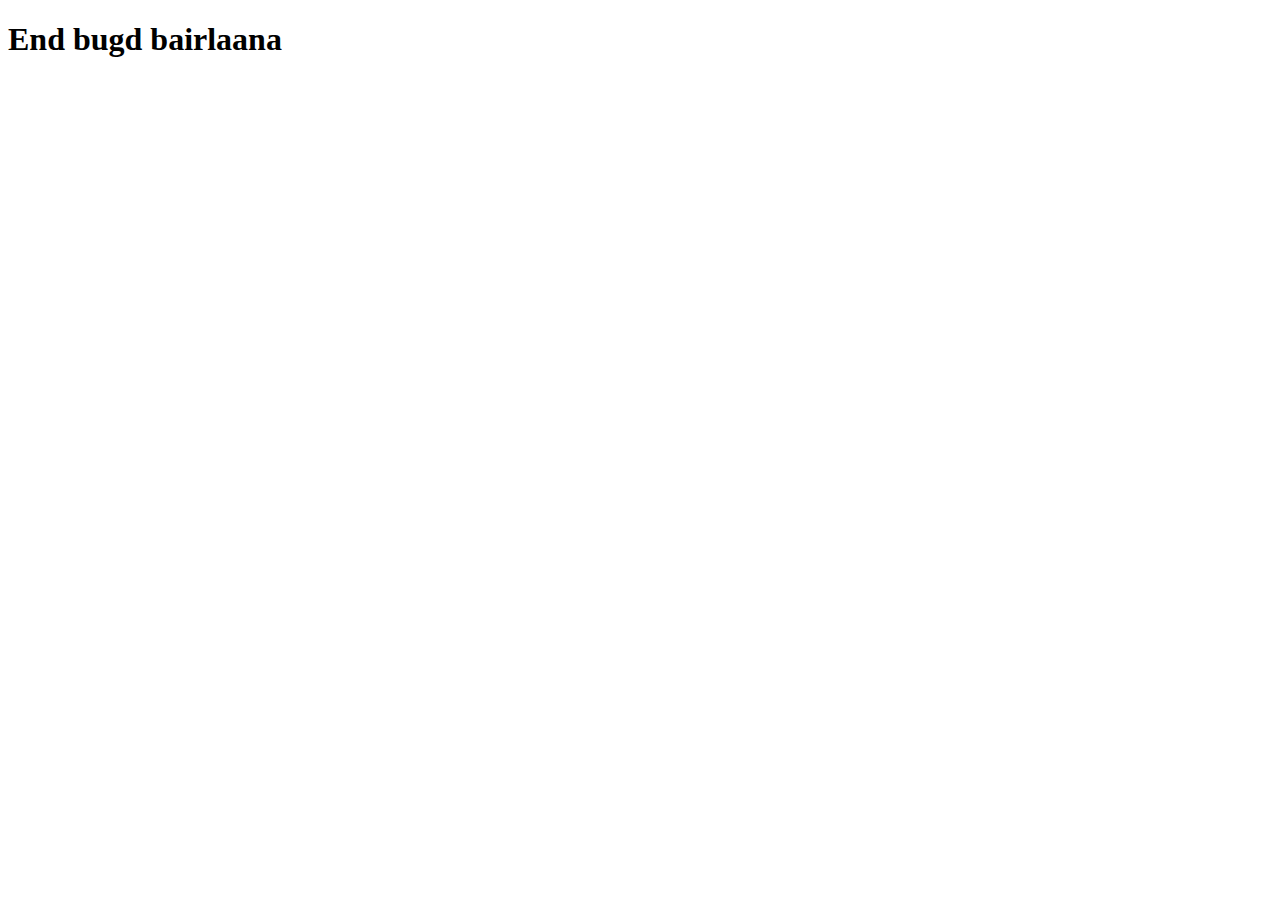
==== huuhed.html @ 2717ed6e "Ehnii nuur" ====
<!DOCTYPE html>
<html lang="en">
  <head>
    <!-- Required meta tags -->
    <meta charset="utf-8" />
    <meta
      name="viewport"
      content="width=device-width, initial-scale=1, shrink-to-fit=no"
    />

    <!-- Bootstrap CSS -->
    <link
      rel="stylesheet"
      href="https://stackpath.bootstrapcdn.com/bootstrap/4.5.0/css/bootstrap.min.css"
      integrity="sha384-9aIt2nRpC12Uk9gS9baDl411NQApFmC26EwAOH8WgZl5MYYxFfc+NcPb1dKGj7Sk"
      crossorigin="anonymous"
    />

    <title>Хүүхэд</title>
  </head>
  <body>
    <h1>End bugd bairlaana</h1>
    <!-- Optional JavaScript -->
    <!-- jQuery first, then Popper.js, then Bootstrap JS -->
    <script
      src="https://code.jquery.com/jquery-3.5.1.slim.min.js"
      integrity="sha384-DfXdz2htPH0lsSSs5nCTpuj/zy4C+OGpamoFVy38MVBnE+IbbVYUew+OrCXaRkfj"
      crossorigin="anonymous"
    ></script>
    <script
      src="https://cdn.jsdelivr.net/npm/popper.js@1.16.0/dist/umd/popper.min.js"
      integrity="sha384-Q6E9RHvbIyZFJoft+2mJbHaEWldlvI9IOYy5n3zV9zzTtmI3UksdQRVvoxMfooAo"
      crossorigin="anonymous"
    ></script>
    <script
      src="https://stackpath.bootstrapcdn.com/bootstrap/4.5.0/js/bootstrap.min.js"
      integrity="sha384-OgVRvuATP1z7JjHLkuOU7Xw704+h835Lr+6QL9UvYjZE3Ipu6Tp75j7Bh/kR0JKI"
      crossorigin="anonymous"
    ></script>
  </body>
</html>
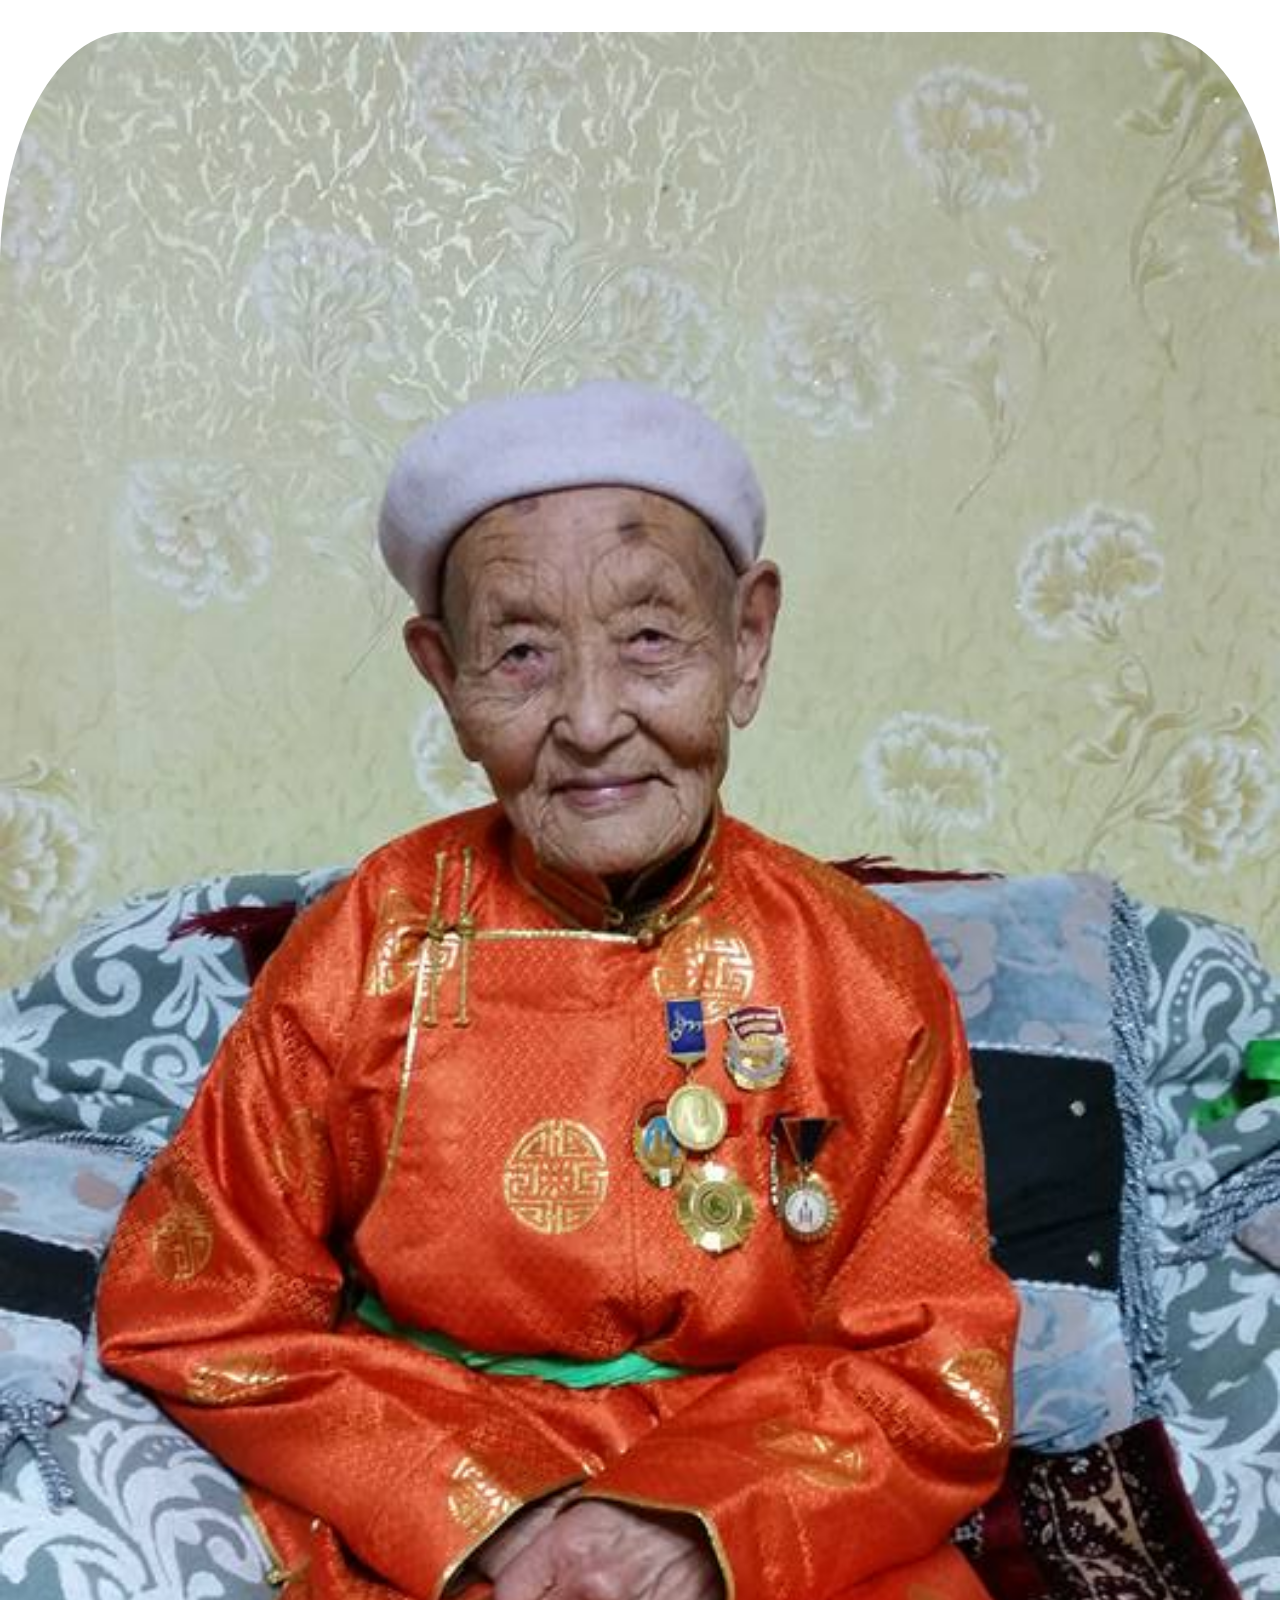
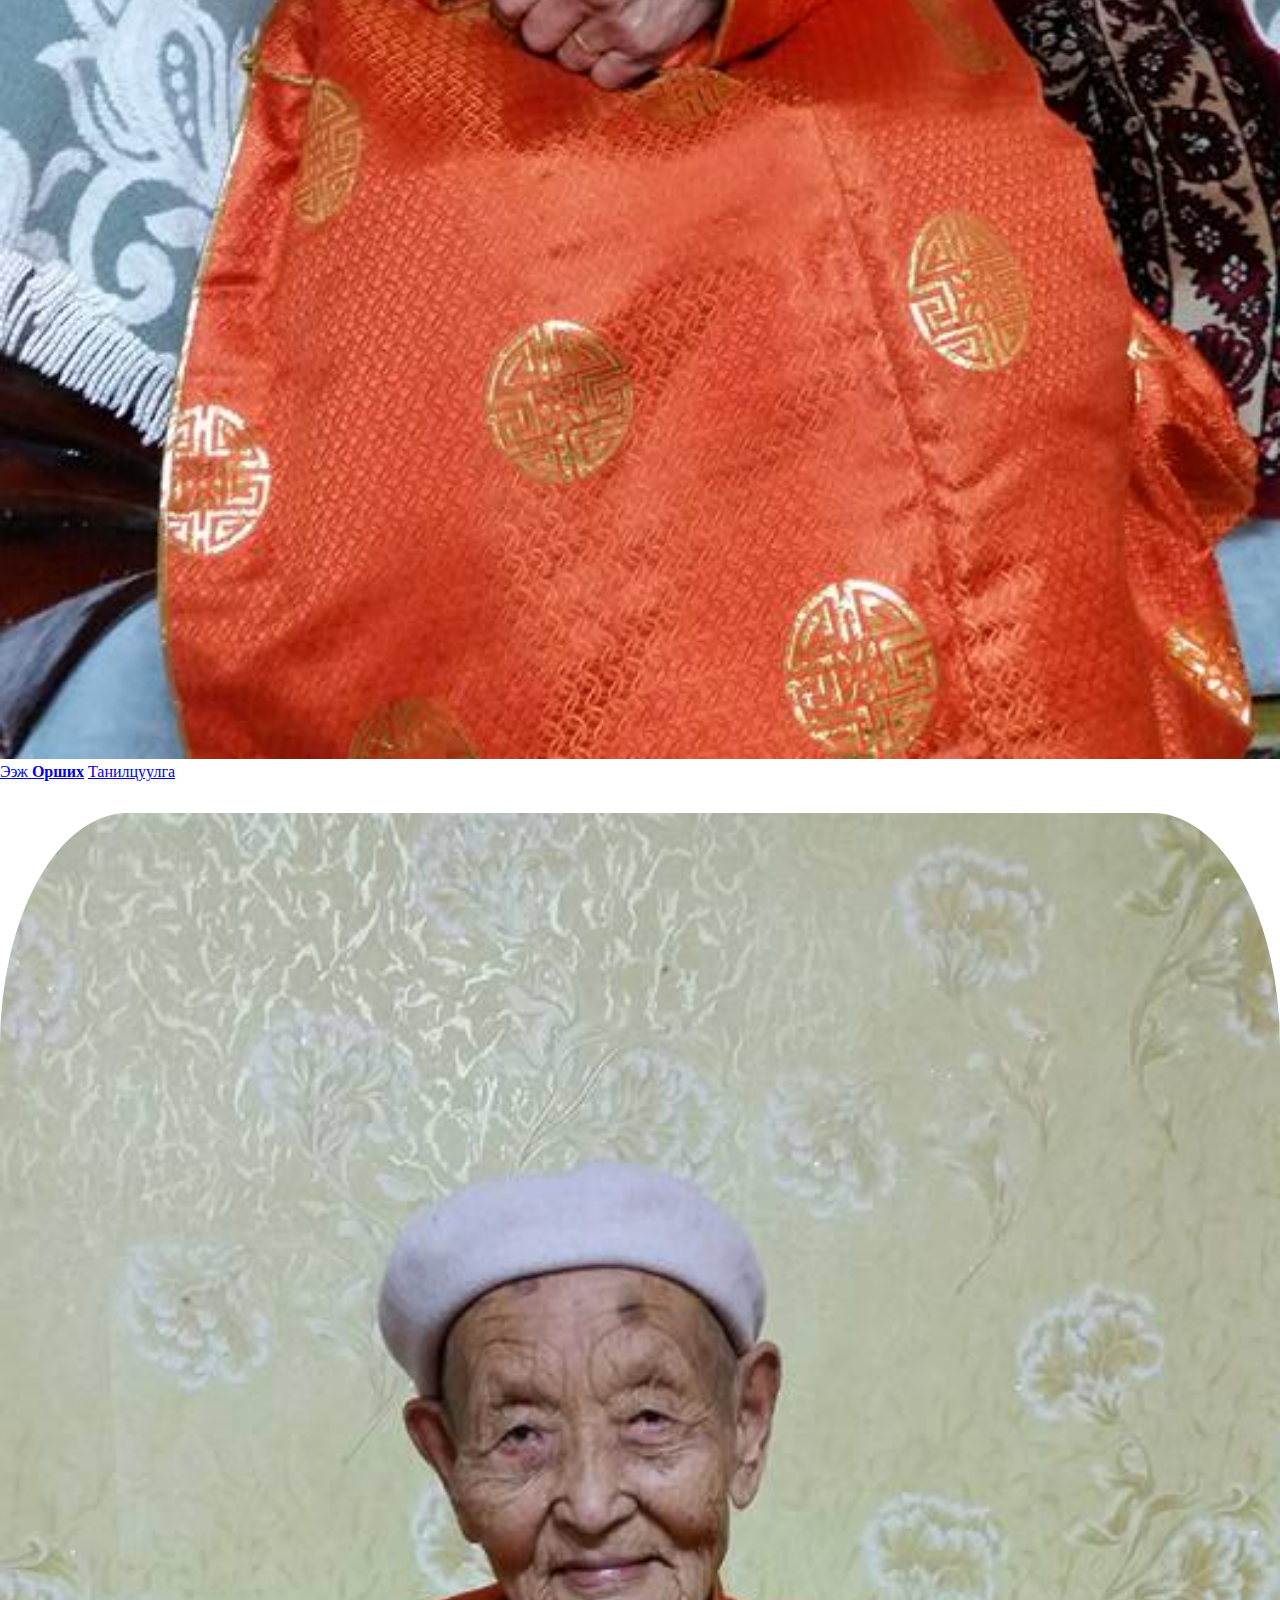
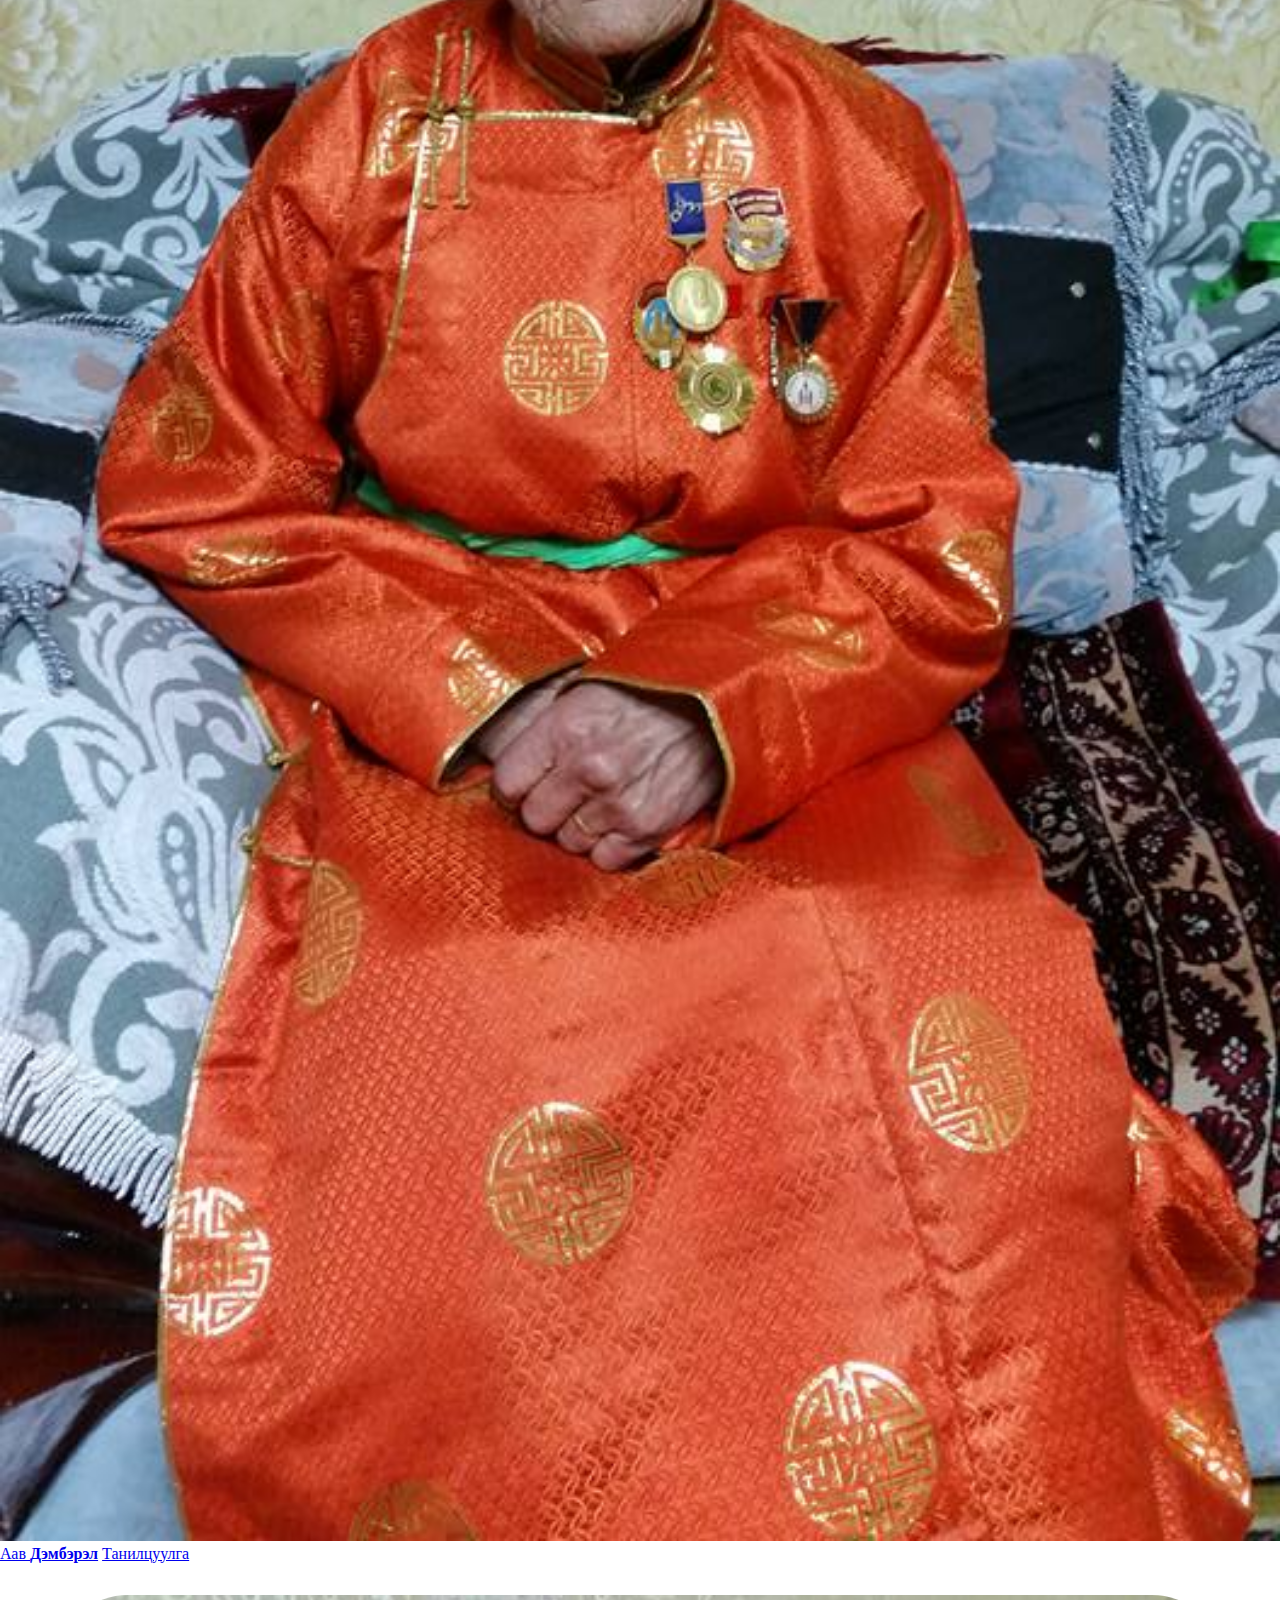
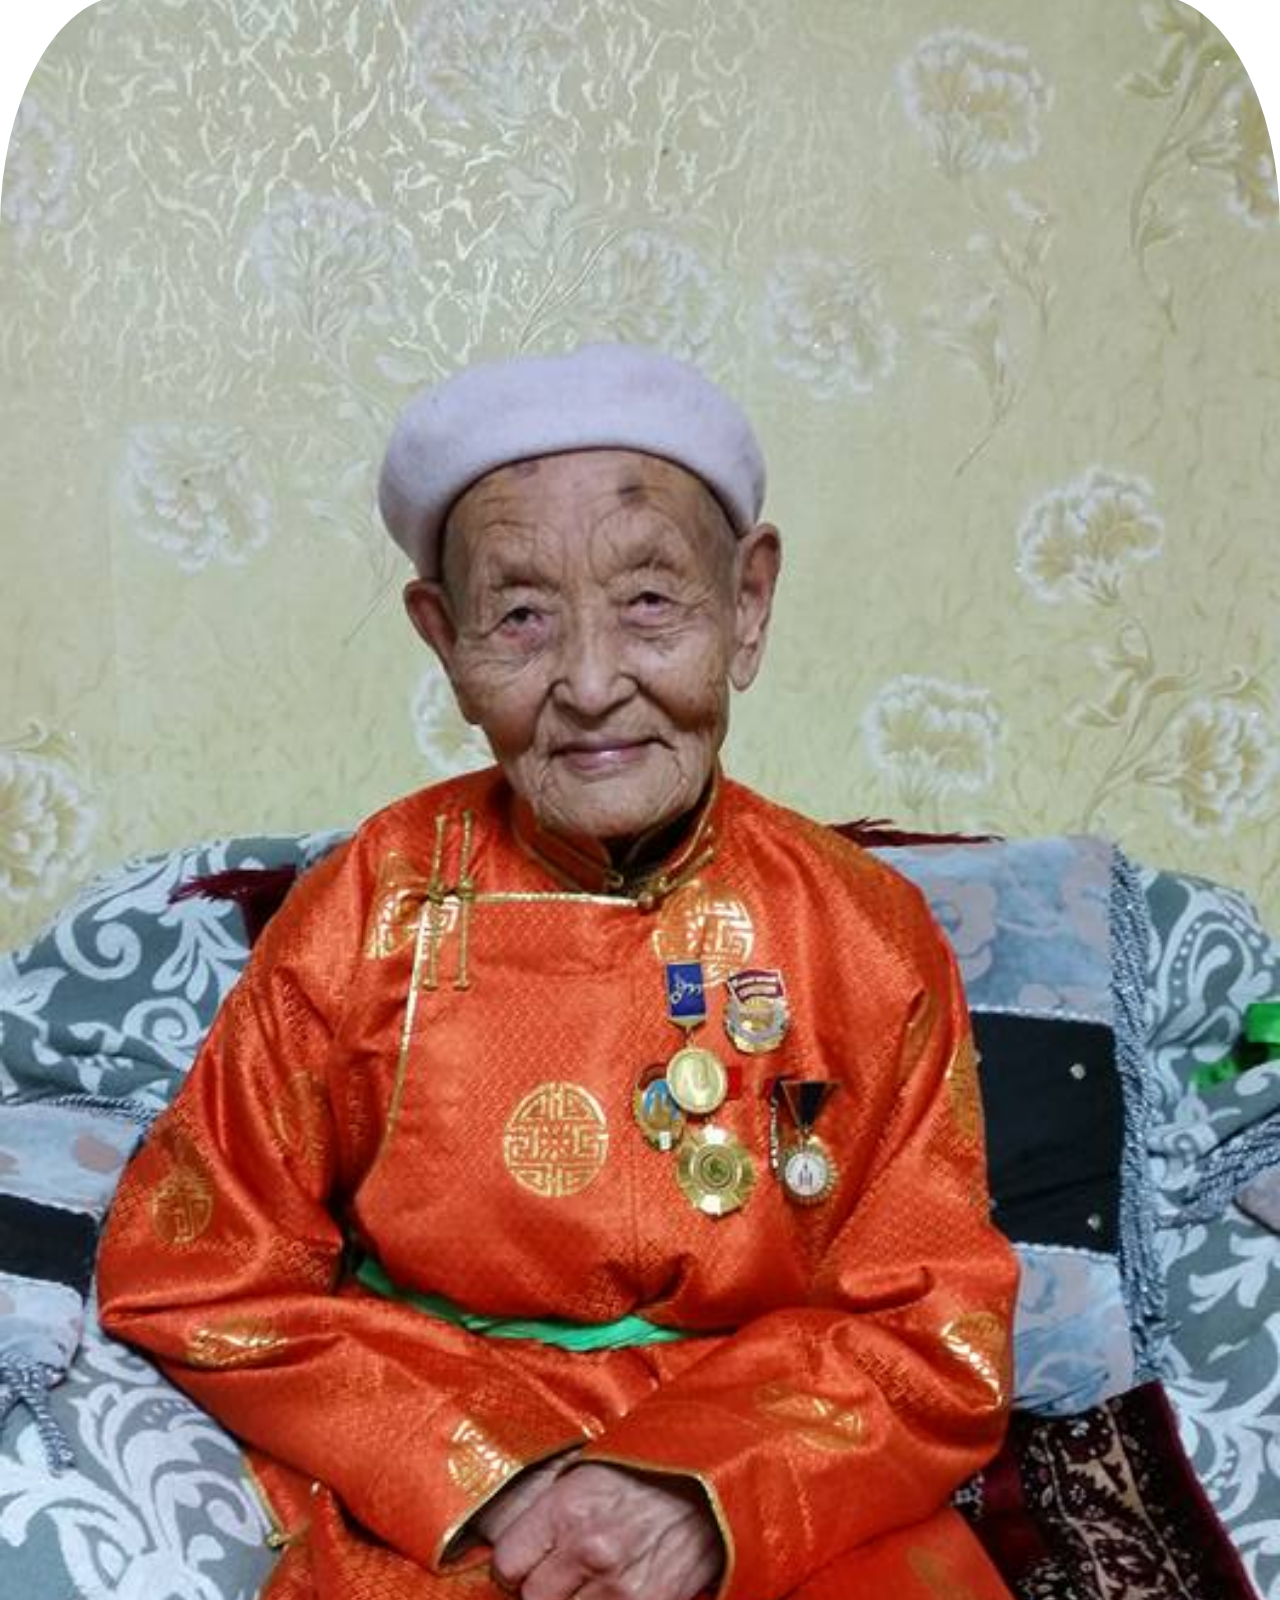
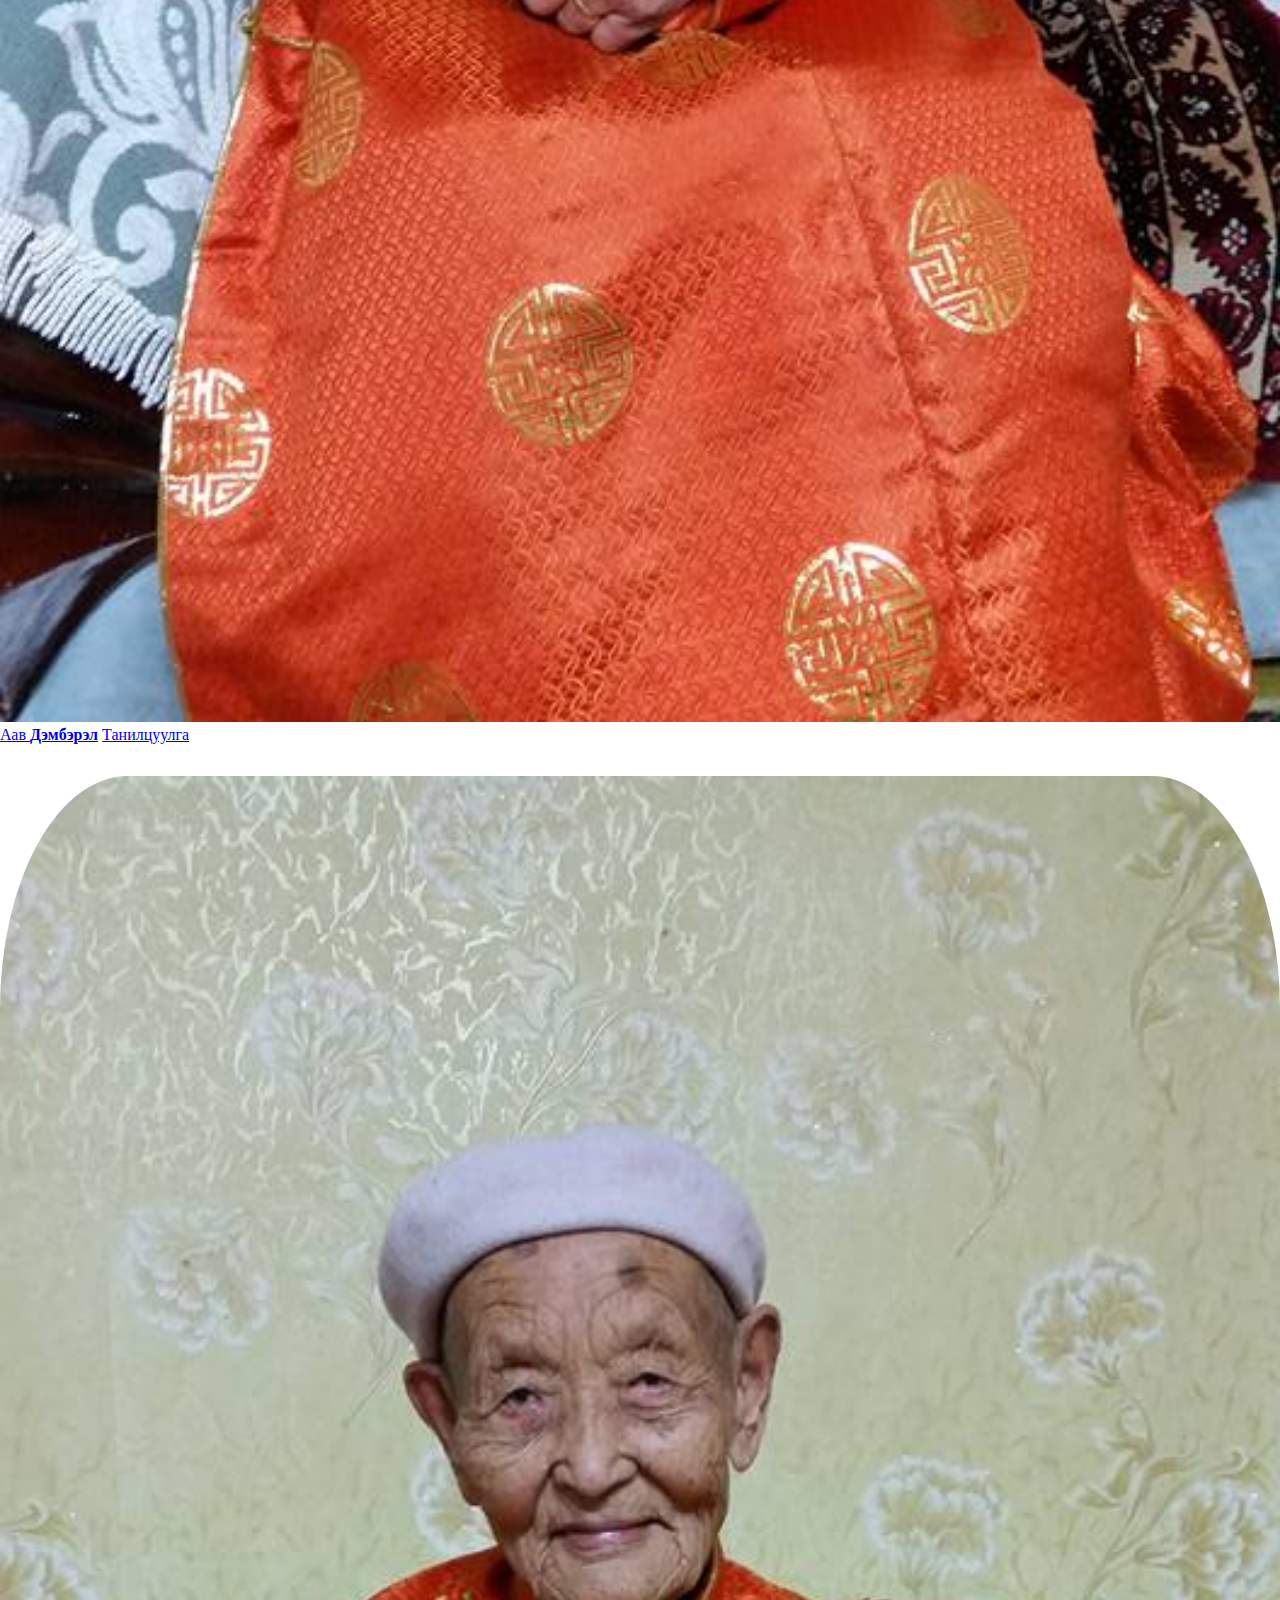
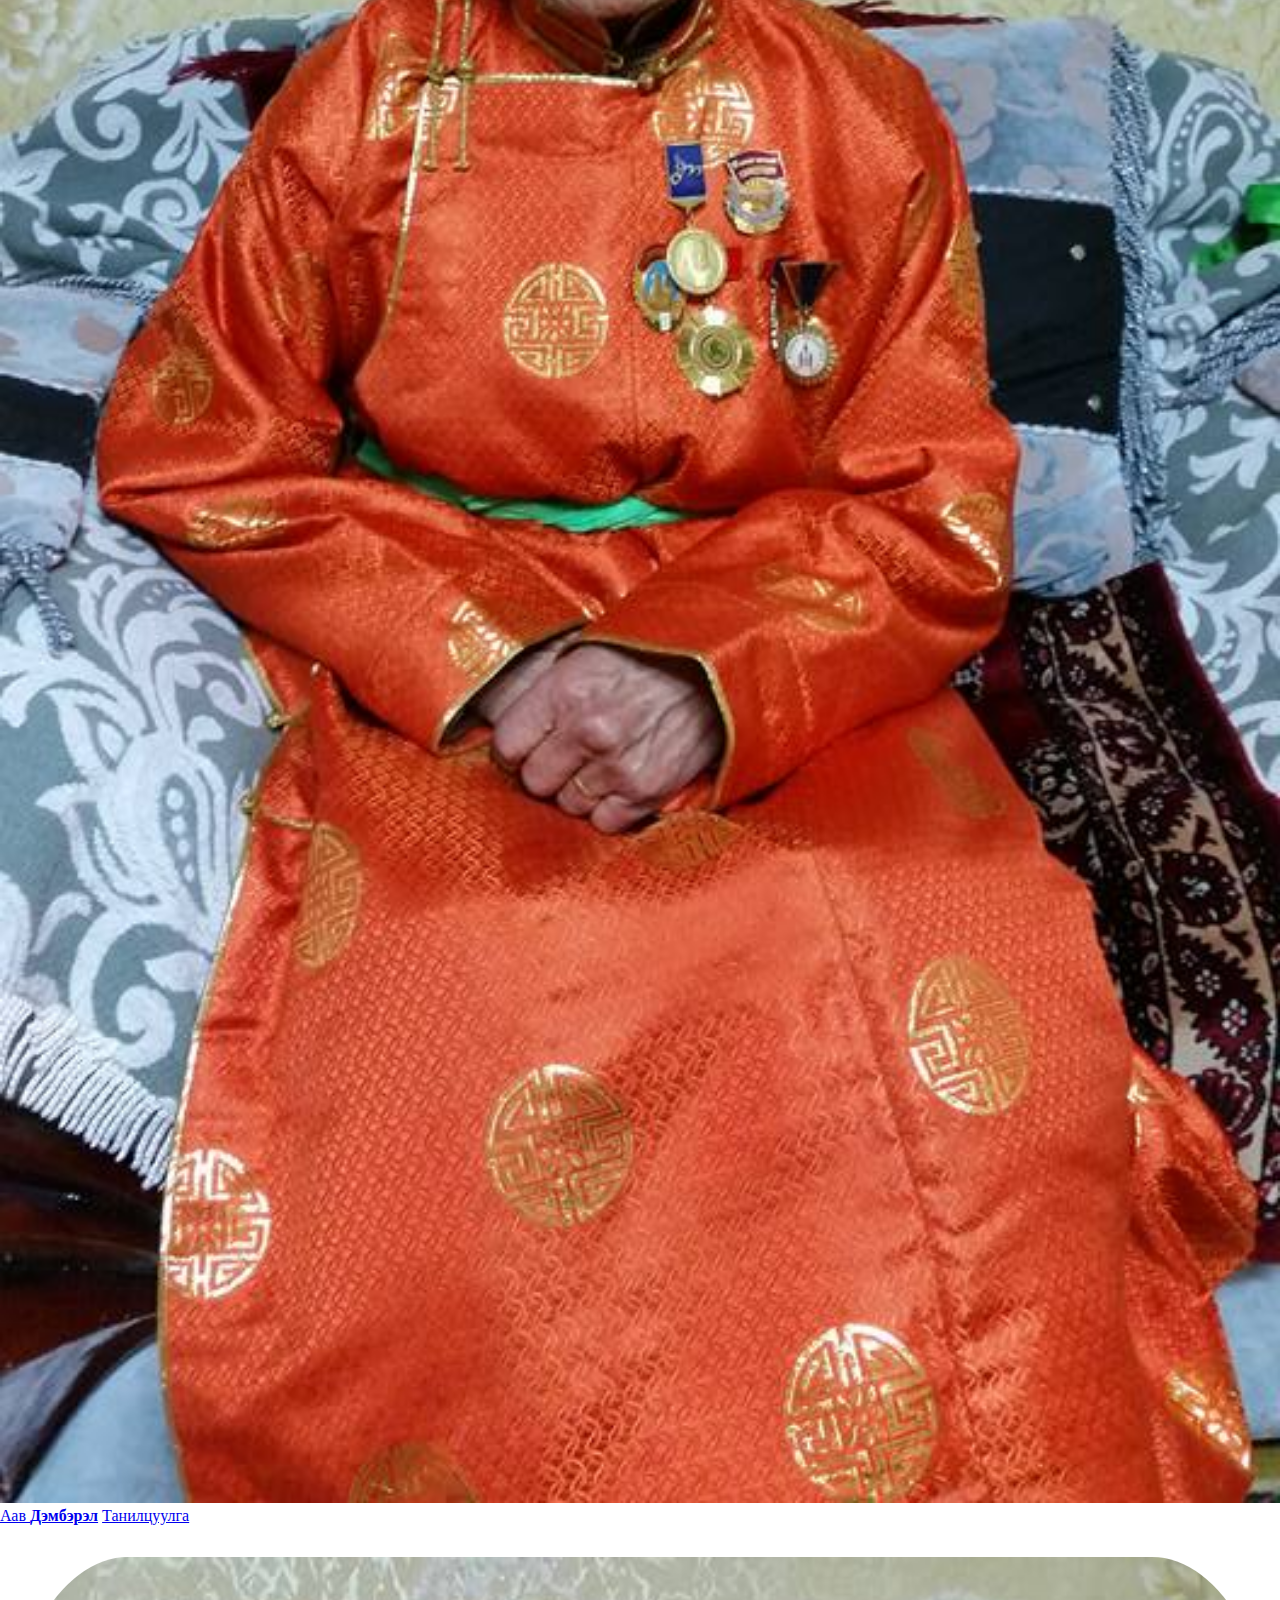
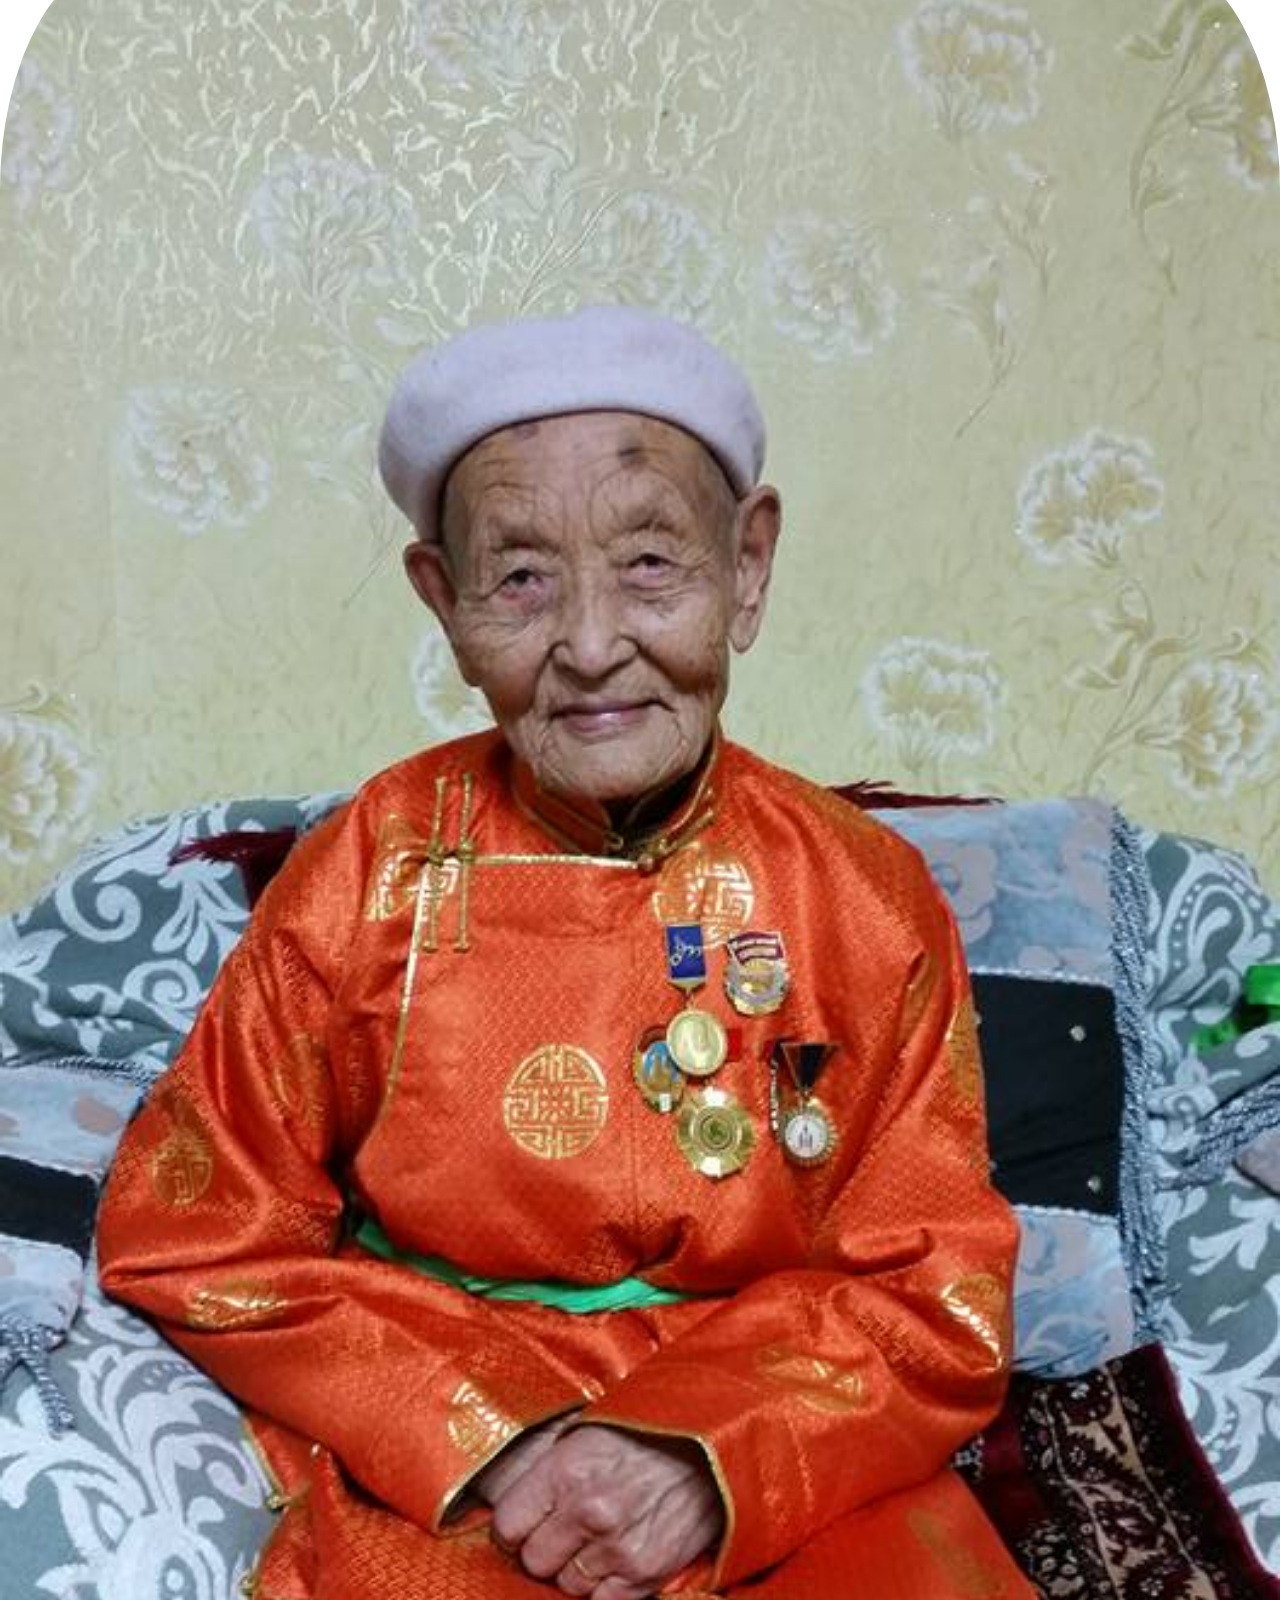
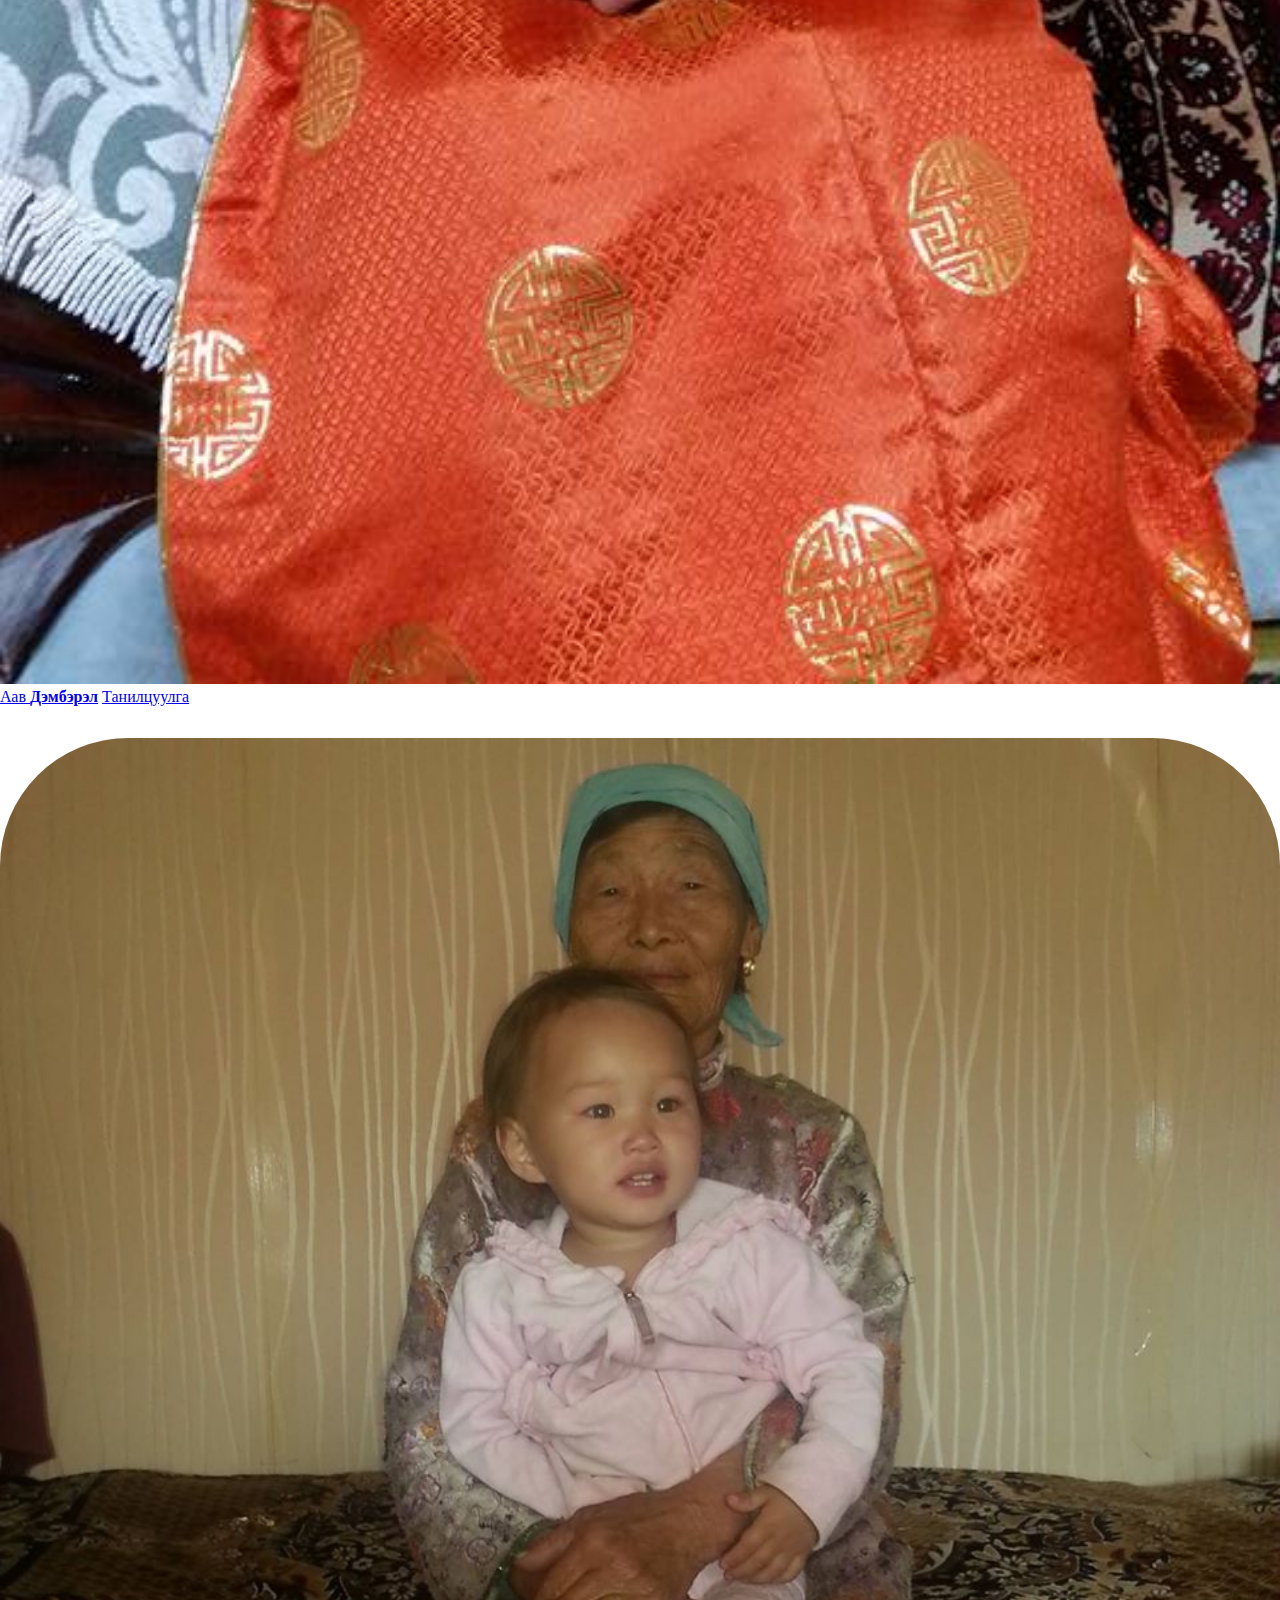
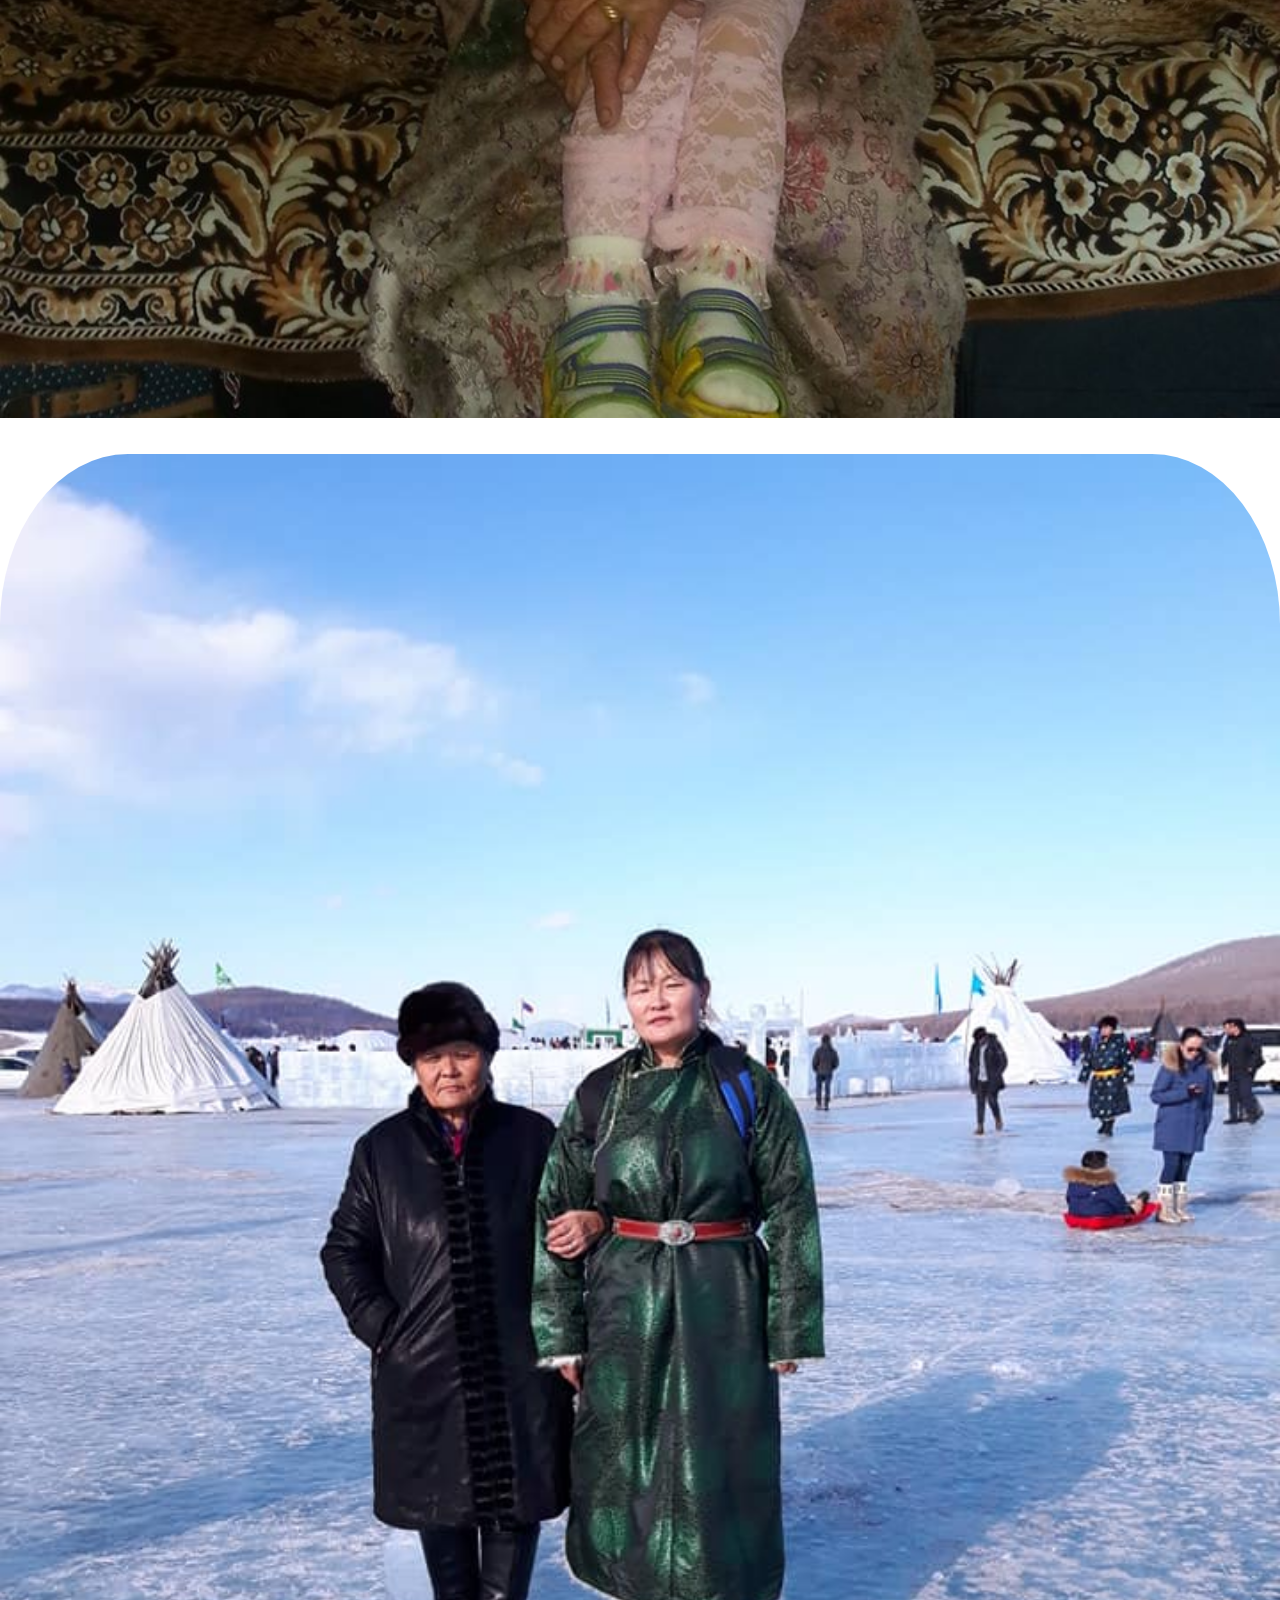
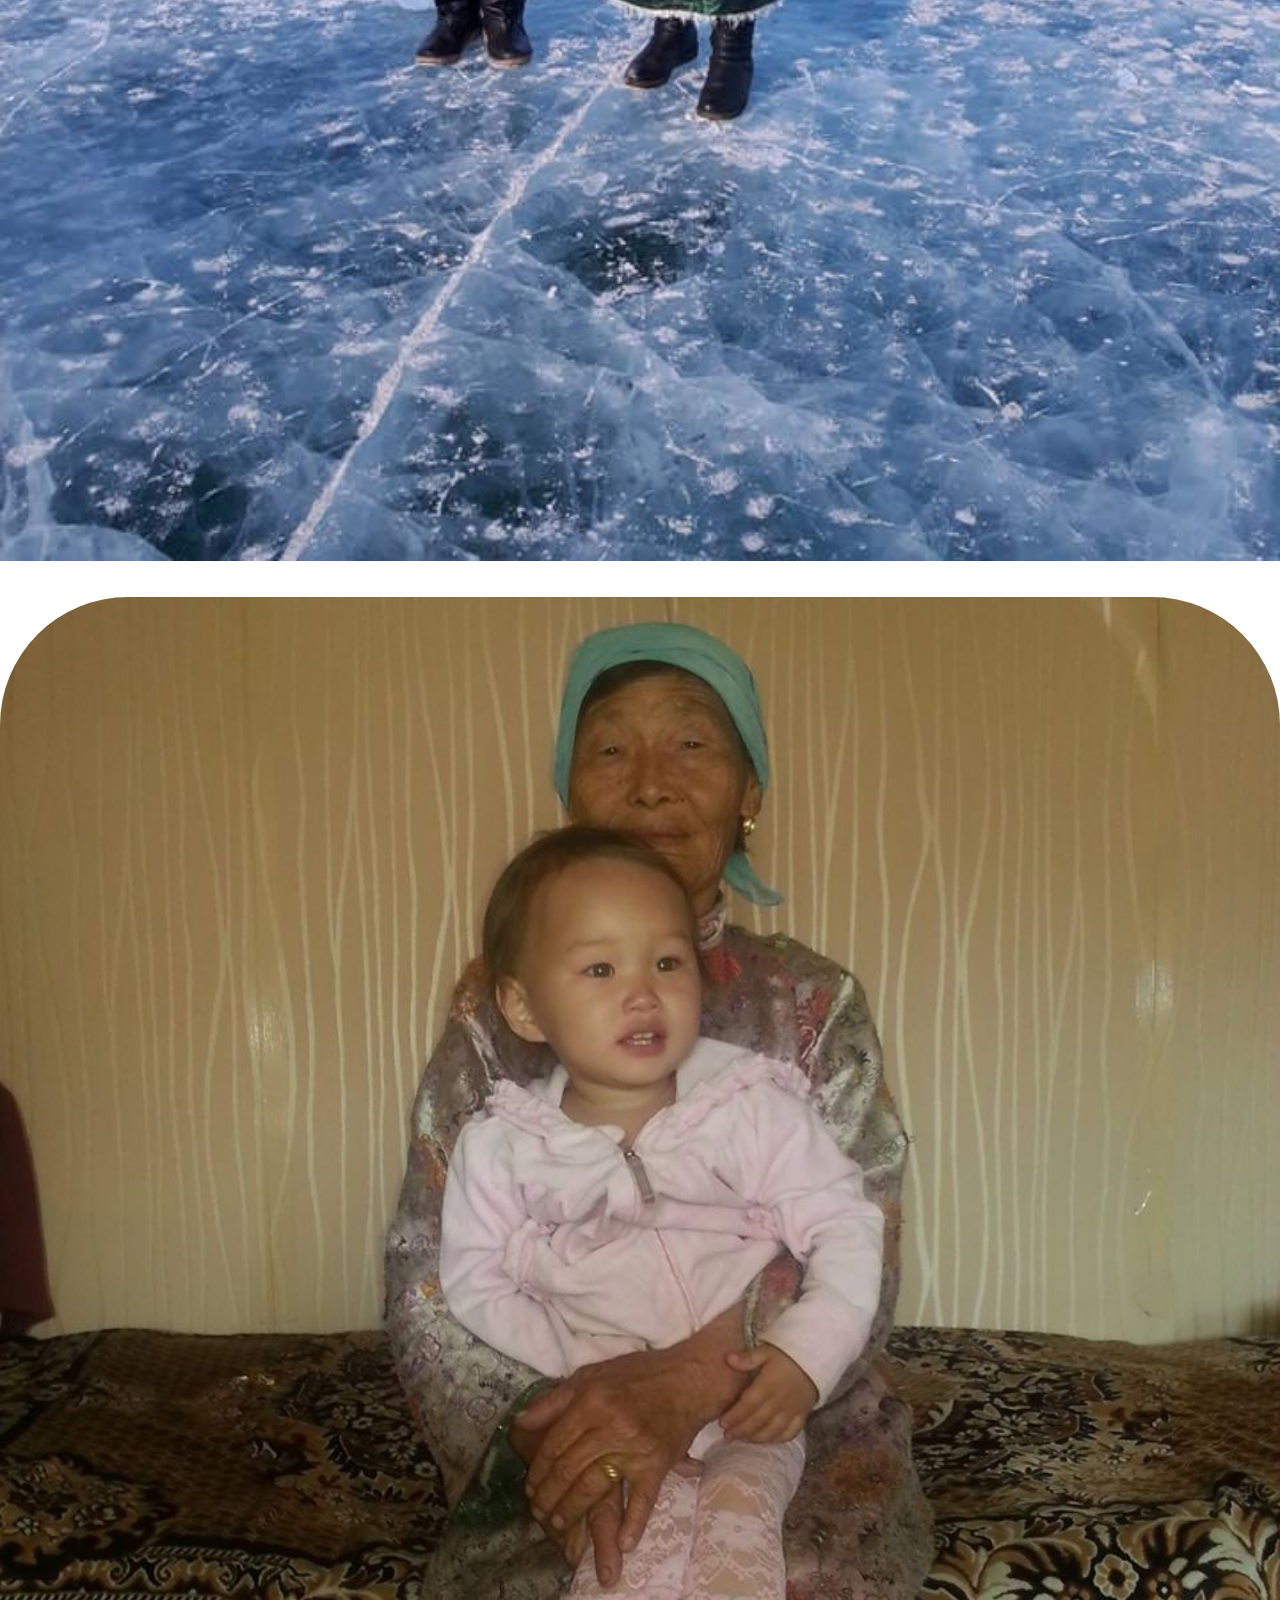
==== commit b169acbe: "button add" ====
--- a/huuhed.html
+++ b/huuhed.html
@@ -15,10 +15,150 @@
       integrity="sha384-9aIt2nRpC12Uk9gS9baDl411NQApFmC26EwAOH8WgZl5MYYxFfc+NcPb1dKGj7Sk"
       crossorigin="anonymous"
     />
+    <link rel="stylesheet" href="css/huuhed.css" />
 
     <title>Хүүхэд</title>
   </head>
   <body>
+    <div class="container">
+      <div class="row justify-content-center">
+        <div class="col-md-4">
+          <div>
+            <img src="img/zurag6.jpg" alt="emee" />
+          </div>
+          <div>
+            <a
+              href="#"
+              class="btn btn-success btn-md active"
+              role="button"
+              aria-pressed="true"
+              >Ээж <b>Орших</b></a
+            >
+            <a
+              href="#"
+              class="btn btn-primary btn-md active"
+              role="button"
+              aria-pressed="true"
+              >Танилцуулга</a
+            >
+          </div>
+        </div>
+        <div class="col-md-4">
+          <div>
+            <img src="img/zurag6.jpg" alt="emee" />
+          </div>
+          <div>
+            <a
+              href="#"
+              class="btn btn-success btn-md active"
+              role="button"
+              aria-pressed="true"
+              >Аав <b>Дэмбэрэл</b></a
+            >
+            <a
+              href="#"
+              class="btn btn-primary btn-md active"
+              role="button"
+              aria-pressed="true"
+              >Танилцуулга</a
+            >
+          </div>
+        </div>
+      </div>
+      <div class="row justify-content-center">
+        <div class="col-md-4">
+          <div>
+            <img src="img/zurag6.jpg" alt="emee" />
+          </div>
+          <div>
+            <a
+              href="#"
+              class="btn btn-success btn-md active"
+              role="button"
+              aria-pressed="true"
+              >Аав <b>Дэмбэрэл</b></a
+            >
+            <a
+              href="#"
+              class="btn btn-primary btn-md active"
+              role="button"
+              aria-pressed="true"
+              >Танилцуулга</a
+            >
+          </div>
+        </div>
+        <div class="col-md-4">
+          <div>
+            <img src="img/zurag6.jpg" alt="emee" />
+          </div>
+          <div>
+            <a
+              href="#"
+              class="btn btn-success btn-md active"
+              role="button"
+              aria-pressed="true"
+              >Аав <b>Дэмбэрэл</b></a
+            >
+            <a
+              href="#"
+              class="btn btn-primary btn-md active"
+              role="button"
+              aria-pressed="true"
+              >Танилцуулга</a
+            >
+          </div>
+        </div>
+        <div class="col-md-4">
+          <div>
+            <img src="img/zurag6.jpg" alt="emee" />
+          </div>
+          <div>
+            <a
+              href="#"
+              class="btn btn-success btn-md active"
+              role="button"
+              aria-pressed="true"
+              >Аав <b>Дэмбэрэл</b></a
+            >
+            <a
+              href="#"
+              class="btn btn-primary btn-md active"
+              role="button"
+              aria-pressed="true"
+              >Танилцуулга</a
+            >
+          </div>
+        </div>
+      </div>
+      <div class="row justify-content-center">
+        <div class="col-md-4">
+          <img src="img/batochir/gerbul2.jpg" alt="bat-ochir" />
+        </div>
+        <div class="col-md-4">
+          <img src="img/banzragch/banzragch1.jpg" alt="banzragch" />
+        </div>
+      </div>
+
+      <div class="row justify-content-center">
+        <div class="col-md-4">
+          <img src="img/batochir/gerbul2.jpg" alt="bat-ochir" />
+        </div>
+        <div class="col-md-4">
+          <img src="img/banzragch/banzragch1.jpg" alt="banzragch" />
+        </div>
+        <div class="col-md-4">
+          <img src="img/banzragch/banzragch1.jpg" alt="banzragch" />
+        </div>
+      </div>
+      <div class="row justify-content-center">
+        <div class="col-md-4">
+          <img src="img/batochir/gerbul2.jpg" alt="bat-ochir" />
+        </div>
+        <div class="col-md-4">
+          <img src="img/banzragch/banzragch1.jpg" alt="banzragch" />
+        </div>
+      </div>
+    </div>
     <h1>End bugd bairlaana</h1>
     <!-- Optional JavaScript -->
     <!-- jQuery first, then Popper.js, then Bootstrap JS -->
--- a/css/huuhed.css
+++ b/css/huuhed.css
@@ -0,0 +1,26 @@
+* {
+  margin: 0;
+  padding: 0%;
+  box-sizing: border-box;
+}
+.col-4 {
+  width: 100%;
+}
+.col {
+  width: 100%;
+}
+img {
+  width: 100%;
+  border-top-left-radius: 10%;
+  border-top-right-radius: 10%;
+}
+.col-md-4 {
+  margin-top: 2rem;
+}
+.taniltsuulga {
+  text-align: center;
+  font-size: 2.5rem;
+}
+.btn {
+  width: 100%;
+}
